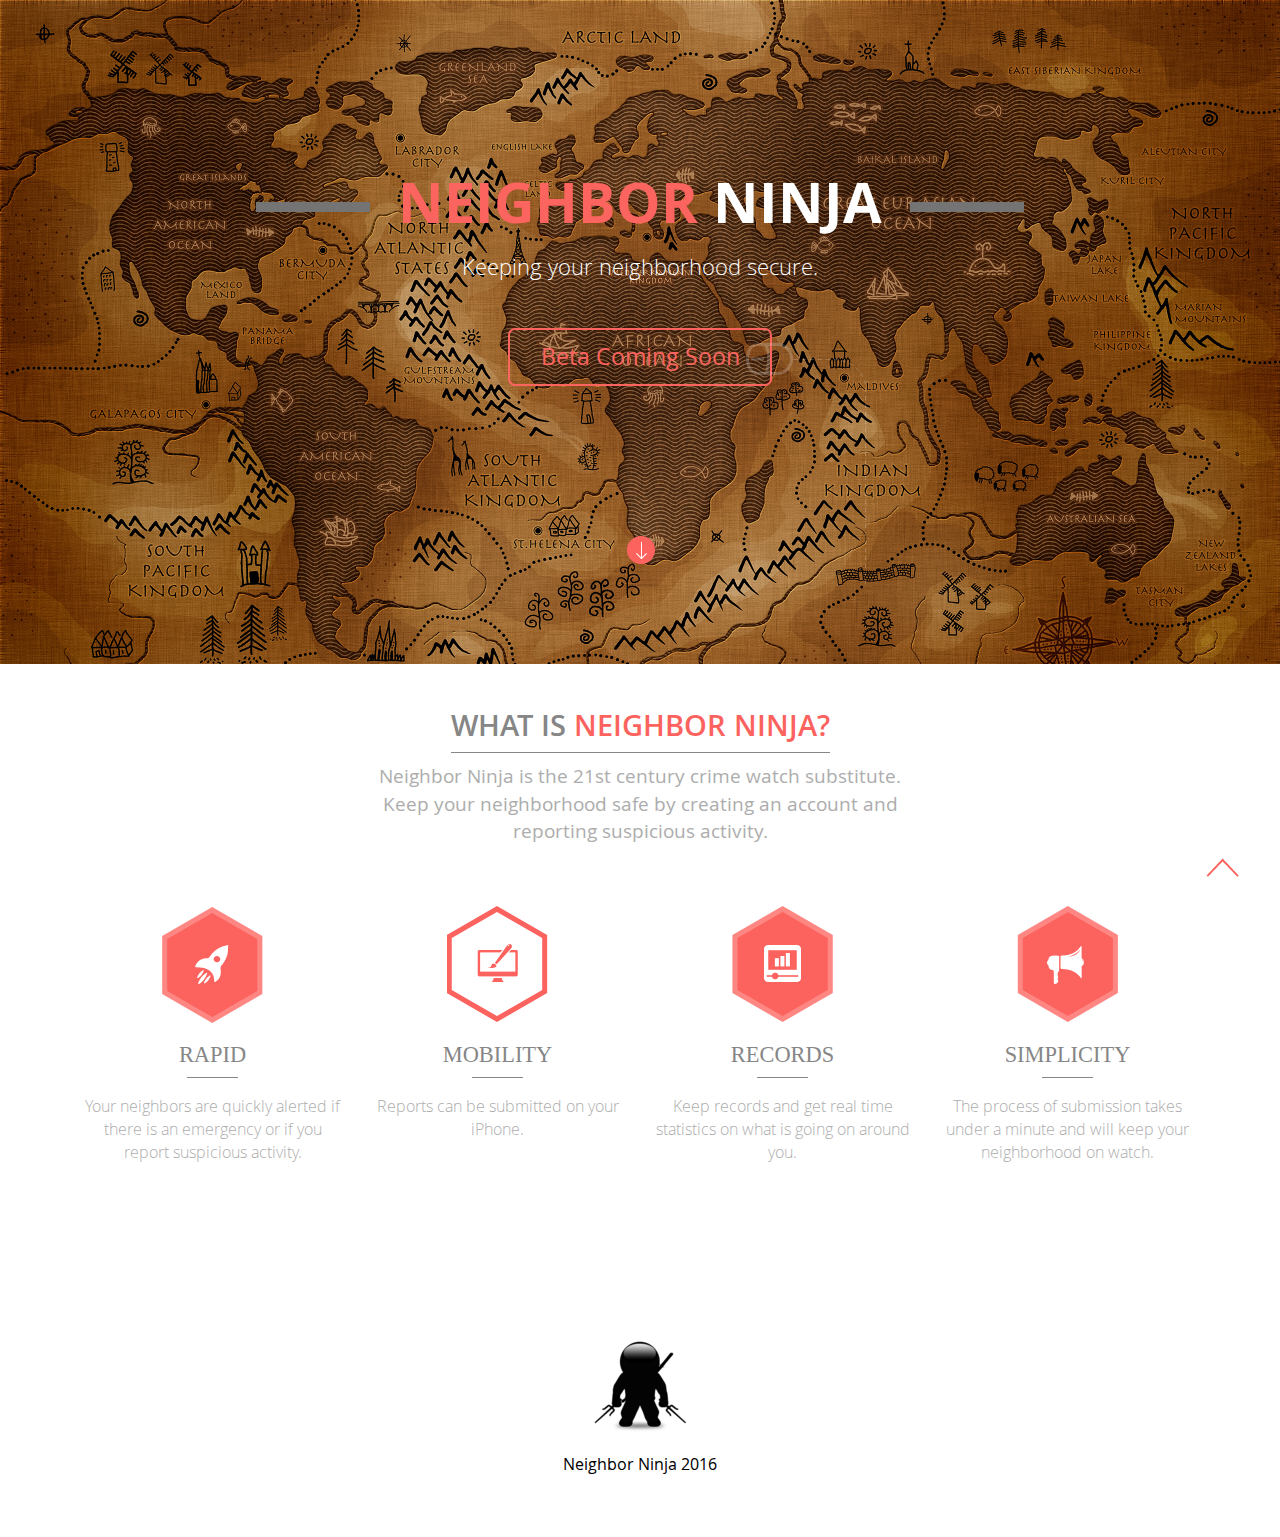
==== PublishedSite/index.html @ 245d16c6 "visual enhancements - working" ====
<!DOCTYPE HTML>
<html>
	<head>
        <link rel="shortcut icon" href="assets/images/icon.png">
		<title>Neighbor Ninja</title>
		<link href="assets/css/bootstrap.css" rel='stylesheet' type='text/css' />
		<!-- jQuery (necessary for Bootstrap's JavaScript plugins) -->
		<script src="assets/js/jquery.min.js"></script>
		 <!-- Custom Theme files -->
		<link href="assets/css/style.css" rel='stylesheet' type='text/css' />
   		 <!-- Custom Theme files -->
   		  <!-- start-smoth-scrolling-->
		<script type="text/javascript" src="js/move-top.js"></script>
		<script type="text/javascript" src="js/easing.js"></script>
		<script type="text/javascript">
			jQuery(document).ready(function($) {
				$(".scroll").click(function(event){		
					event.preventDefault();
					$('html,body').animate({scrollTop:$(this.hash).offset().top},1500);
				});
			});
		</script>
		 <!-- start-smoth-scrolling-->
		<meta name="viewport" content="width=device-width, initial-scale=1">
		<script type="application/x-javascript"> addEventListener("load", function() { setTimeout(hideURLbar, 0); }, false); function hideURLbar(){ window.scrollTo(0,1); } </script>
		</script>
		<!--start-top-nav-script-->
		<script>
			$(function() {
				var pull 		= $('#pull');
					menu 		= $('nav ul');
					menuHeight	= menu.height();
				$(pull).on('click', function(e) {
					e.preventDefault();
					menu.slideToggle();
				});
				$(window).resize(function(){
	        		var w = $(window).width();
	        		if(w > 320 && menu.is(':hidden')) {
	        			menu.removeAttr('style');
	        		}
	    		});
			});
		</script>
		<!--//End-top-nav-script-->

	</head>
	<body>
		<div id="top" class="bg">
		<!--- start-header-->
			<div id="home" class="header">
					<div class="top-header">
						<div class="container">
						<!--start-top-nav-->
						 <nav class="top-nav">
							<ul class="top-nav">
								<li><a href="#about" class="scroll">About</a></li>
								<li class="active"><a href="#port" class="scroll">portfolio</a></li>
								<li><a href="#wedo" class="scroll">wedo</a></li>
								<li><a href="#team" class="scroll">team</a></li>
								<li><a href="#contact" class="scroll">Contact</a></li>
							</ul>
							<a href="#" id="pull"><img src="images/nav-icon.png" title="menu" /></a>
						</nav>
						<div class="clearfix"> </div>
					</div>
				</div>
			</div>
			<!--- //End-header-->
			<!-- header-info -->
			<div class="header-info text-center">
				<div class="container">
					<h1><span> </span><label>Neighbor</label> Ninja<span> </span></h1>
					<p>Keeping your neighborhood secure.</p>
					<a class="big-btn" href=#>Beta Coming Soon</a>

<!-- 					<a class="big-btn" href="signup.html">Sign Up</a>
					<a class="big-btn" href="login.html">Log In</a> -->
					<a class="down-arrow down-arrow-to scroll" href="#about"><span> </span></a>
					<label class="mouse-divice"> </label>
				</div>
			</div>
			</div>
			<div class="clearfix"> </div>
			<!-- header-info -->
			<!--- about-us -->
			<div id="about" class="about">
				<div class="container">
					<div class="about-head text-center">
						<h3>What is <span>Neighbor Ninja?</span></h3>
						<p>Neighbor Ninja is the 21st century crime watch substitute. Keep your neighborhood safe by creating an account and reporting suspicious activity.</p>
					</div>
					<!--- about-grids -->
					<div class="about-grids">
						<div class="col-md-3">
							<div class="about-grid text-center">
                            <span class="glyphicon glyphicon-hourglass"></span>
                            <h3>RAPID<br /><label> </label></h3>
								<p>Your neighbors are quickly alerted if there is an emergency or if you report suspicious activity.</p>
							</div>
						</div>
						<div class="col-md-3">
							<div class="about-grid text-center">
								<span class="about-icon2"> </span>
								<h3>MOBILITY<br /><label> </label></h3>
								<p>Reports can be submitted on your iPhone.</p>
							</div>
						</div>
						<div class="col-md-3">
							<div class="about-grid text-center">
								<span class="about-icon3"> </span>
								<h3>RECORDS<br /><label> </label></h3>
								<p>Keep records and get real time statistics on what is going on around you.</p>
							</div>
						</div>
						<div class="col-md-3">
							<div class="about-grid text-center">
								<span class="about-icon4"> </span>
								<h3>SIMPLICITY<br /><label> </label></h3>
								<p>The process of submission takes under a minute and will keep your neighborhood on watch.</p>
							</div>
						</div>
						<div class="clearfix"> </div>
					</div>
					<!--- about-grids -->
				</div>
		</div>

			<div class="clearfix"> </div>
			</div>
			<!---- testmonials ---->
			<!---- footer ---->
			<div class="footer text-center">
				<a href="#"><img src="assets/images/iconsmall.png" title="Neighbor Ninja" /></a>
				<p class="copy-right">Neighbor Ninja 2016</a></p>
				<script type="text/javascript">
									$(document).ready(function() {
										/*
										var defaults = {
								  			containerID: 'toTop', // fading element id
											containerHoverID: 'toTopHover', // fading element hover id
											scrollSpeed: 1200,
											easingType: 'linear' 
								 		};
										*/
										
										$().UItoTop({ easingType: 'easeOutCubic' });
										
									});
								</script>
				<a href="#" id="toTop" style="display: block;"> <span id="toTopHover" style="opacity: 1;"> </span></a>
			</div>
			<!---- footer ---->
	</body>
</html>
---- PublishedSite/assets/css/style.css ----
/*
========================================================================
This css file will over write bootstarp css
------------------------------------------------------------------------
# Template Name: Sunrise
# Template URI: http://codepassenger.com/
# Author: CodePassenger
# Author URI: http://codepassenger.net/
# Description: Sunrise is a creative and unique Coming Soon Template built with HTML5, CSS3, BS3.
# Version: 1.1
# License: GPL v2 or later
# License URI: http://www.gnu.org/licenses/old-licenses/gpl-2.0.html
# Tags:
---------------------------------------------------------------------- 
========================================================================
*/

/*
========================================================================
Index
------------------------------------------------------------------------

# - 1.0 - General styles

# - 2.0 - Left-blcok styles

# - 3.0 - Right-block styles
# - 3.1 - Count down styles
# - 3.2 - Contact styles
# - 3.3 - Social-icon styles

# - 4.0 - layout styles

*/

/*
========================================================================
# 1.0 - General styles
------------------------------------------------------------------------
*/
body, html {
  font-family: 'Lato', sans-serif;
  font-weight: normal;
  font-size: 16px;
  background: #f8faeb;
  color: #3a3a3a;
  height: 100%;
}
h1, h2, h3, h4, h5, h6 {
	padding-bottom: 5px;
	color: #3d5054;
	line-height: 1em;
	font-weight: normal;
	margin: 0 0 10px;
}
h1 {
	font-family: 'Lobster', cursive;
	text-transform: capitalize;
	color: #ffd57a;
	margin-bottom: 65px;
}
h2 {
	font-family: 'Roboto Slab', serif;
	font-weight: 700;
	color: #feff96;
	text-transform: uppercase;
}
h3 {
	font-family: 'Roboto Slab', serif;
	font-weight: 400;
	color: #fff;
}

h1 { font-size: 45px;}
h2 { font-size: 36px;}
h3 { font-size: 20px;}
h4 { font-size: 18px;}
h5 { font-size: 16px;}
h6 { font-size: 14px;}

p {
	
	font-weight: normal;
}

a {color: #1b727b}
a:hover {color: #416467; text-decoration: none;}
a:active {color: #416467;}

.form-horizontal:after,
.form-horizontal:before {
	content: "";
	display: table;
}
.form-horizontal:after,
.form-horizontal:before
 {
	clear: both;
}

/*--------------------------------------
     Background image
----------------------------------------*/

.moon {
	background: url(../images/moon.jpg)  no-repeat center center;
    -webkit-background-size: cover;
       -moz-background-size: cover;
         -o-background-size: cover;
            background-size: cover;
    height: 100%;
	position: relative;
	text-align:center;
}


.moon-color
 {
    background-color: rgba(0, 0, 0, 0.3);
    width: 100%;
    height: 100%;
}


/*--------------------------------------
# 2.0 left-block style start here
----------------------------------------*/
 
.rocket-block {
	text-align:center;
	padding: 0px 40px 0;
}
.rocket-block img {
	margin-top: 15px;
	margin-bottom: 15px;
}
.rocket-block .img-thumbnail {
	background:#fff;
}





/*--------------------------------------
# 3.0  Right-block style start here
----------------------------------------*/

.right-block {
	 background: #f8faeb;
}
.contact-block {
	text-align: center;
	padding: 0px 40px;
}
.contact-block h2 {
	color: #3a3a3a;
	margin-bottom: 70px;
	text-transform: inherit;
}
.contact-block .para {
	margin-bottom: 70px;
}
.contact-block .para span {
	font-weight: bold;
	color: #1b727b;
}

}
/*--------------------------------------
# - 3.1 Countdown section style start here
----------------------------------------*/

.timing {
	margin-top: 30px;
}
.time_circles > div > h4 {
	color: #fff;
}
.time_circles > div > span {
	color: #fff;
}
/*----------------------------------------
# - 3.2 contact section style
------------------------------------------
*/ 
.contact-block .label {
	display: inline-block;
	color: #3a3a3a;
	margin-bottom: 25px;
	font-size: 16px;
}
.contact-block form {
	margin-bottom: 75px;
}
.content .form-control,
.contact-block .form-control {
	width: 95%;
	height: 42px;
	padding: 10px 12px;
	border-radius: 4px;
}
.contact-block .form-control:focus {
	border-color: #417378;
	-webkit-box-shadow: inset 0 1px 1px rgba(0,0,0,.075),0 0 8px rgba(65, 115, 120, .6);
	-moz-box-shadow: inset 0 1px 1px rgba(0,0,0,.075),0 0 8px rgba(65, 115, 120, .6);
	box-shadow: inset 0 1px 1px rgba(0,0,0,.075),0 0 8px rgba(65, 115, 120, .6);
}


.contact-block .input-group-btn {
	border-radius: 4px;
}

.form-control::-moz-placeholder {
  color: #3a3a3a;
  opacity: 1;
  font-size: 16px;
  line-height: 1;
}
.form-control:-ms-input-placeholder {
  color: #3a3a3a;
  font-size: 16px;
  line-height: 1;
}
.form-control::-webkit-input-placeholder {
  color: #3a3a3a;
  font-size: 16px;
  line-height: 1;
}

.sun .btn-sand,
.contact-block .btn-sand {
	color: #fff;
	padding: 10px 20px;
}
.contact-block .btn-sand {
	background: #417378;	
}
.contact-block .btn-sand:hover {
    background: #416467;
    color: #fff;
}
.sun .input-group-btn:last-child>.btn-sand,
.sun .input-group .form-control:first-child,
.contact-block .input-group-btn:last-child>.btn-sand,
.contact-block .input-group .form-control:first-child {
	border-radius: 4px;
}


.content .alert-success {

	background-color: transparent;
	color: #ffffff;
	display: none;
}
.content .alert-warning {
	background-color: transparent;
	color: #ffffff;
	display: none;
} 
 
.followus {
    font-family: 'Roboto Slab', serif;
    font-size: 18px;
	color: #fff;
	margin:0 0 45px;
}

/*---------------------------------------------------
# - 3.3        social-icon style
-----------------------------------------------------*/

.social-icon {
	list-style: none;
	padding:0;
}
.social-icon li {
    display: inline-block;
    margin: 0 5px;
    font-size: 42px;
}
.social-icon li a{
    color: #53544f;	
}
.social-icon li a:hover {
	color: #2D2D2A;
}


/*
------------------------------------------------------
# 4.0          layout style
------------------------------------------------------
*/

.sun-content {
	text-align:center;
	background: #363636;
}
.sun h1 {
	font-size: 36px;
	margin-bottom: 48px;
}	
.sun h2 {
	margin-bottom:70px
}
.sun .timing {
	margin-top:0;
	margin-bottom: 65px;
}
.sun .form-control {
	background: #363636;
}
.sun .form-control:focus {
	color: #fff;
	border-color: #363636;
	-webkit-box-shadow: inset 0 1px 1px rgba(0,0,0,.075),0 0 8px rgba(255, 255, 255, .6);
	-moz-box-shadow: inset 0 1px 1px rgba(0,0,0,.075),0 0 8px rgba(255, 255, 255, .6);
	box-shadow: inset 0 1px 1px rgba(0,0,0,.075),0 0 8px rgba(255, 255, 255, .6);
}
.sun .btn-sand {
	color: #232323;
	background: #ffd57a;
	border-color: #ffd57a;
	font-weight: bold;
}
.sun .btn-sand:hover {
	background:#F7B72D;
	border-color:#F7B72D; 
}
.sun .btn-sand:focus {
	border-color:#F7B72D;
	outline: none;
}
.sun .form-control::-moz-placeholder {
  color: #ececec;
}
.sun .form-control:-ms-input-placeholder {
  color: #ececec;
}
.sun .form-control::-webkit-input-placeholder {
  color: #ececec;
}
.sun ul.social-icon li a {
	color: #fff;
}


.top-menu {
	top:5px;
}
.mid-menu {
	top: 15px;
}
.bottom-menu {
	top: 25px;
}
.top-animate {
  top: 16px !important;
  -webkit-transform: rotate(45deg);
  transform: rotate(45deg);
} 
.mid-animate { opacity: 0;} 
.bottom-animate {
  top: 16px !important;
  -webkit-transform: rotate(-225deg);
  transform: rotate(-225deg);
}
section ul,
section ul li {
	list-style:none;
	margin:0;
	padding:0;
	font-size:30px;
	text-transform:capitalize;
}
nav {
	text-align:center;
	background: rgba(255,255,255,.9);
	position:fixed;
	top:0px;
	left:0px;
	right: 0px;
	bottom: 0px;
	display:none;
	z-index: 300;
}
nav section {
	margin-top: 15%;
}

.col-centered{
float: none;
margin: 0 auto;
}

@font-face {
    font-family: 'open_sanssemibold';
    src: url('../fonts/opensans_semibold_macroman/OpenSans-Semibold-webfont.eot');
    src: url('../fonts/opensans_semibold_macroman/OpenSans-Semibold-webfont.eot?#iefix') format('embedded-opentype'),
         url('../fonts/opensans_semibold_macroman/OpenSans-Semibold-webfont.woff') format('woff'),
         url('../fonts/opensans_semibold_macroman/OpenSans-Semibold-webfont.ttf') format('truetype'),
         url('../fonts/opensans_semibold_macroman/OpenSans-Semibold-webfont.svg#open_sanssemibold') format('svg');
    font-weight: normal;
    font-style: normal;
}
/*--- bold-font ---*/
@font-face {
    font-family:'open_sansbold';
    src: url('../fonts/opensans_bold_macroman/OpenSans-Bold-webfont.eot');
    src: url('../fonts/opensans_bold_macroman/OpenSans-Bold-webfont.eot?#iefix') format('embedded-opentype'),
         url('../fonts/opensans_bold_macroman/OpenSans-Bold-webfont.woff') format('woff'),
         url('../fonts/opensans_bold_macroman/OpenSans-Bold-webfont.ttf') format('truetype'),
         url('../fonts/opensans_bold_macroman/OpenSans-Bold-webfont.svg#open_sansbold') format('svg');
    font-weight: normal;
    font-style: normal;
}
/*--- bold-font ---*/
/*--- light-font ---*/
@font-face {
    font-family:'open_sanslight';
    src: url('../fonts/opensans_light_macroman/OpenSans-Light-webfont.eot');
    src: url('../fonts/opensans_light_macroman/OpenSans-Light-webfont.eot?#iefix') format('embedded-opentype'),
         url('../fonts/opensans_light_macroman/OpenSans-Light-webfont.woff') format('woff'),
         url('../fonts/opensans_light_macroman/OpenSans-Light-webfont.ttf') format('truetype'),
         url('../fonts/opensans_light_macroman/OpenSans-Light-webfont.svg#open_sanslight') format('svg');
    font-weight: normal;
    font-style: normal;
}
/*--- light-font ---*/
/*--- regular-font ---*/
@font-face {
    font-family: 'open_sansregular';
    src: url('../fonts/opensans_regular_macroman/OpenSans-Regular-webfont.eot');
    src: url('../fonts/opensans_regular_macroman/OpenSans-Regular-webfont.eot?#iefix') format('embedded-opentype'),
         url('../fonts/opensans_regular_macroman/OpenSans-Regular-webfont.woff') format('woff'),
         url('../fonts/opensans_regular_macroman/OpenSans-Regular-webfont.ttf') format('truetype'),
         url('../fonts/opensans_regular_macroman/OpenSans-Regular-webfont.svg#open_sansregular') format('svg');
    font-weight: normal;
    font-style: normal;
}
/*--- regular-font ---*/
/*---//importing-fonts -----*/
html, body{
  	font-family: 'open_sansregular';
    font-size: 100%;
  	 background: #FFf;
  	 text-rendering: optimizelegibility;
  	 -webkit-font-smoothing: antialiased;
}
body a{
	transition:0.5s all;
	-webkit-transition:0.5s all;
	-moz-transition:0.5s all;
	-o-transition:0.5s all;
	-ms-transition:0.5s all;
}
/*-----start-header----*/
.bg{
	background: url(../images/moon.jpg) no-repeat 0px 0px;
	background-size:cover;
	min-height: 760px;
}
.header{
}
.logo{
	float: none;
    margin: 0 auto;
	
}
.logo a{
	color: #303030;
	font-weight: 200;
	text-transform: uppercase;
	font-size: 2.5em;
}
.logo a:hover{
	text-decoration:none;
}
.logo320{
	display:none;
}
/*----navbar-nav----*/
.top-header{
	padding: 0.8em 0em;
}
.top-nav ul li a{
	color: #FFF;
	padding: 0.4em 0em;
	font-size: 1em;
	font-weight: 400;
	text-align: center;
	text-transform: uppercase;
	position: relative;
	font-weight: 300;
	font-family: 'open_sanslight';
	margin: 0 1.7em;
}
.top-nav ul li.active a,
.top-nav ul li a:hover{
	color:#FC645F;
	border-bottom:3px solid #FC645F;
}
.logo a{
	display:block;
}
/* top-nav */
.top-nav:before,
.top-nav:after {
    content: " ";
    display: table;
}
.top-nav:after {
    clear: both;
}
nav {
	position: relative;
	float: right;
}
nav ul {
	padding: 0;
	float: right;
	margin: 1.7em 0 0;
}
nav li {
	display: inline;
	float: left;
	position:relative;
}
nav a {
	color: #fff;
	display: inline-block;
	text-align: center;
	text-decoration: none;
	line-height: 20px;
}
nav a:hover{
	text-decoration:none;
	color:#00A2C1;
}
nav a#pull {
	display: none;
}
/*Styles for screen 600px and lower*/
@media screen and (max-width: 768px) {
	nav { 
  		height: auto;
  		float:none;
  	}
  	nav ul {
  		width: 100%;
  		display: block;
  		height: auto;
  	}
  	nav li {
  		width: 100%;
  		position: relative;
  	}
  	nav li a {
		border-bottom: 1px solid #eee;
	}
  	nav a {
	  	text-align: left;
	  	width: 100%;
  	}
}
/*Styles for screen 515px and lower*/
@media only screen and (max-width : 768px) {
	nav {
		border-bottom: 0;
		float:none;
	}
	nav ul {
		display: none;
		height: auto;
		margin:0;
		background: #fff;
	}
	nav a#pull {
		display: block;
		position: relative;
		color: #F26D7D;
		text-align: right;
		position: absolute;
		top:12px;
	}
	nav a#pull:after {
		content:"";
		background: url('nav-icon.png') no-repeat;
		width: 30px;
		height: 30px;
		display: inline-block;
		position: absolute;
		right: 15px;
		top: 10px;
	}
	nav a#pull img{
		margin-right:2%;
	}
	.top-nav ul li a {
		color: #2C3E50;
		padding: 0em 0;
	}
}
/*Smartphone*/
@media only screen and (max-width : 320px) {
	nav {
		float:none;
	}
	nav li {
		display: block;
		float: none;
		width: 100%;
	}
	nav li a {
		border-bottom: 1px solid #EEE;
	}
}
/*---- header-info ----*/
.header-info{
	position: relative;
	padding: 7.5em 0 4em;
}
.header-info h1{
	color: #FFF;
	font-family: 'open_sansbold';
	text-transform: uppercase;
	font-size: 3.5em;
	margin: 0.5em 0 0.01em;
}
.header-info h1 span{
	width: 10%;
	background: #747474;
	display: inline-block;
	height: 10px;
	vertical-align: middle;
}
.header-info h1 span:nth-child(1){
	margin-right:0.5em;
}
.header-info h1 span:last-child{
	margin-left:0.5em;
}
.header-info h1 label{
	color:#FC645F;
}
.header-info p{
	color: #fff;
	margin: 0;
	font-size: 1.4em;
	font-family: 'open_sanslight';
	margin: 0.5em 0 2em;
}
.header-info a.big-btn{
	color: #FC645F;
	font-size: 1.45em;
	border: 2px solid #FC645F;
	padding: 0.45em 1.3em;
	display: inline-block;
	transition: border-color 0.4s;
	-webkit-transition: border-color 0.4s;
	-moz-transition: border-color 0.4s;
	-o-transition: border-color 0.4s;
	-ms-transition: border-color 0.4s;
	transition: 0.5s all;
	-webkit-transition: 0.5s all;
	-moz-transition: 0.5s all;
	-o-transition: 0.5s all;
	-ms-transition: 0.5s all;
	border-radius: 0.3em;
	-webkit-border-radius: 0.3em;
	-moz-border-radius: 0.3em;
	-o-border-radius: 0.3em;
	-ms-border-radius: 0.3em;
}
.header-info a.big-btn:hover{
	text-decoration:none;
	color:#FFF;
	border-color:#FFF;
}
a.down-arrow-to{
   -webkit-transition-duration: 0.3s;
   transition-duration: 0.3s;
   -webkit-transition-property: transform;
   transition-property: transform;
   -webkit-transform: translateZ(0);
   transform: translateZ(0);
}
a.down-arrow-to:hover{
	 -webkit-transform: translateY(5px);
  	 transform: translateY(5px);
}
a.down-arrow span{
	width: 28px;
	height: 28px;
	display: block;
	background: url(../images/down-arrow.png) no-repeat 0px 0px;
	position: absolute;
	bottom: -43%;
	left: 49%;
}
label.mouse-divice{
	width: 120px;
	height: 342px;
	display: inline-block;
	background: url(../images/mouse.png) no-repeat 0px 0px;
	position: absolute;
	bottom: -56.5%;
	left: 57.3%;
	 font-family: 'open_sanssemibold';
}
/*--- about ----*/
.about{
	padding: 3em 0 6em;
	position: relative;
}
.about-head h3{
	color: #868686;
	text-transform: uppercase;
	font-size: 1.8em;
	border-bottom: 1px solid #868686;
	display: inline-block;
	padding: 0 0 0.4em;
	font-family: 'open_sanssemibold';
}
.about-head h3 span{
	color:#FC635E;
}
.about-head p{
	color: #ADADAD;
	margin: 0;
	font-size: 1.2em;
	width: 50%;
	margin: 0 auto;
}
.about-grid h3{
	color: #868686;
	font-size: 1.4em;
	margin: 0;
	padding: 0.7em 0 0.4em;
	line-height: 0.95em;
	text-transform: uppercase;
}
.about-grid h3 label{
	height:1px;
	width:20%;
	background:#868686;
}
.about-grid h3 span{
	color:#FC635E;
}
.about-grid span{
	width: 101px;
	height: 116px;
	display: inline-block;
	background: url(../images/about-icons.png) no-repeat 0px 0px;
}
.about-grid p{
	color:#ADADAD;
	font-family:'open_sanslight';
}
.about-grid span.about-icon2{
	background-position: -249px 0px;
}
.about-grid span.about-icon3{
	background-position: -491px 0px;
}
.about-grid span.about-icon4{
	background-position: -732px 0px;
}
.about-grids {
	padding: 3.8em 0 1em;
}
a.about-down-icon span{
	width: 28px;
	height: 28px;
	display: inline-block;
	background: url(../images/arrow1.png) no-repeat 0px 0px;
	position: absolute;
	left: 50%;
	bottom: 8%;
}
/*--- expand ----*/
.expand{
	background: white;
	background-size: cover;
	padding: 7em 0;
	position:relative;
}
.expand-info h2{
	color: black;
	font-family: 'open_sansbold';
	text-transform: uppercase;
	font-size: 3.8em;
	margin: 0.3em 0 1em;
	background:white;
}
.expand-info h2 span{
	color:#FC635E;
}
a.expand-btn{
	color: #FC645F;
	font-size: 1.45em;
	border: 2px solid #FC645F;
	padding: 0.45em 2.6em;
	display: inline-block;
	transition: border-color 0.4s;
	-webkit-transition: border-color 0.4s;
	-moz-transition: border-color 0.4s;
	-o-transition: border-color 0.4s;
	-ms-transition: border-color 0.4s;
	transition: 0.5s all;
	-webkit-transition: 0.5s all;
	-moz-transition: 0.5s all;
	-o-transition: 0.5s all;
	-ms-transition: 0.5s all;
	border-radius: 0.3em;
	-webkit-border-radius: 0.3em;
	-moz-border-radius: 0.3em;
	-o-border-radius: 0.3em;
	-ms-border-radius: 0.3em;
}
a.expand-btn:hover{
	text-decoration: none;
	color: #FFF;
	border-color: #FFF;
}
.expand-info{
	border: 10px solid #3F5463;
	padding: 6.5em 0 8em;
}
span.w-mouse{
	width: 120px;
	height: 342px;
	display: inline-block;
	background: url(../images/wmouse.png) no-repeat 0px 0px;
	position: absolute;
	bottom: -10.5%;
	left: 57.3%;
}
a.e-down-arrow span {
	width: 28px;
	height: 28px;
	display: block;
	background: url(../images/down-arrow.png) no-repeat 0px 0px;
	position: absolute;
	bottom: 4%;
	left: 49%;
}
/*---- process -----*/
.process{
	position: relative;
	padding: 3em 0;
}
.process-grid{
	padding: 3em 0 4em;
	position: relative;
}
a.p-down-arrow span {
	width: 28px;
	height: 28px;
	display: block;
	background: url(../images/down-arrow.png) no-repeat 0px 0px;
	position: absolute;
	bottom: 4%;
	left: 49%;
}
/*---- //process -----*/
/*---- wedo ---*/
.wedo{
	background:#F2F2F2;
	padding:3em 0;
	position:relative;
}
.wedo-head h3{
	text-transform: uppercase;
	color: #868686;
	border-bottom: 1px solid #868686;
	display: inline-block;
	padding: 0 0 0.5em 0;
	font-size: 1.7em;
}
.wedo-head h3 span{
	color:#FC635E;
} 
a.wedobtn{
		
}
.wedo-left h4{
	color:#868686;
	font-size:1.5em;
	text-transform:uppercase;
}
.wedo-left h4 label{
	background: #FC635E;
	width: 12px;
	height: 47px;
	display: inline-block;
	vertical-align: middle;
	margin-right: 0.5em;
}
.wedo-left p{
	color: #9E9898;
	line-height: 1.8em;
	font-family: 'open_sanslight';
}
a.wedobtn{
	background: #FC635E;
	color: #FFF;
	padding: 0.7em 1.8em;
	display: inline-block;
	text-decoration: none;
	border-radius:0.5em;
	-webkit-border-radius:0.5em;
	-moz-border-radius:0.5em;
	-o-border-radius:0.5em;
	-ms-border-radius:0.5em;
	margin-top: 1.3em;
}
a.wedobtn:hover{
	background:#868686;
}
.wedo-grids {
	padding: 3em 0;
}
a.w-down-arrow span {
	width: 28px;
	height: 28px;
	display: block;
	background: url(../images/down-arrow.png) no-repeat 0px 0px;
	position: absolute;
	bottom: 4%;
	left: 49%;
}
/*---- advertising ----*/
.advertising{
	padding:5em 0;
	position:relative;
}
.advertising-right{
	
}
.advertising-right h4{
	color:#868686;
	font-size:1.5em;
	text-transform:uppercase;
}
.advertising-right h4 label{
	background: #FC635E;
	width: 12px;
	height: 47px;
	display: inline-block;
	vertical-align: middle;
	margin-left: 0.5em;
}
.advertising-right p{
	color: #9E9898;
	line-height: 1.8em;
	font-family: 'open_sanslight';
}
a.ad-down-arrow span {
	width: 28px;
	height: 28px;
	display: block;
	background: url(../images/down-arrow.png) no-repeat 0px 0px;
	position: absolute;
	bottom: 4%;
	left: 49%;
}
/*---- marketing ----*/
.marketing{
	background: #F2F2F2;
	padding: 5em 0;
	margin: 1em 0;
	position:relative;
}
.marketing-left {
	
}
.marketing-left h4{
	color:#868686;
	font-size:1.5em;
	text-transform:uppercase;
}
.marketing-left h4 label{
	background: #FC635E;
	width: 12px;
	height: 47px;
	display: inline-block;
	vertical-align: middle;
	margin-right: 0.5em;
}
.marketing-left p{
	color: #9E9898;
	line-height: 1.8em;
	font-family: 'open_sanslight';
}
a.mr-down-arrow span {
	width: 28px;
	height: 28px;
	display: block;
	background: url(../images/down-arrow.png) no-repeat 0px 0px;
	position: absolute;
	bottom: 4%;
	left: 49%;
}
/*--- portfolio ---*/
.portfolio-box{
	padding:2em 0 3em;
}
.portfolio-head{
	
}
.portfolio-head h4{
	color: #868686;
	font-size: 1.6em;
	text-transform: uppercase;
	border-bottom: 1px solid #868686;
	display: inline-block;
	padding: 0 0 0.5em;
}
.portfolio-main{
	padding:1.5% 0 4%;
}
#filters {
	margin: 2.5% 0 3.3%;
	padding: 0;
	list-style: none;
	text-align: center;
	border: 1px solid #969696;
	border-right: 0;
	border-left: 0;
}
	#filters li {
		display:inline-block;
	}
	#filters li span {
		display: inline-block;
		padding: 16px 30px;
		text-decoration: none;
		color: #FC635E;
		cursor: pointer;
		font-size: 1em;
		font-weight: 400;
		text-transform: uppercase;
		border-radius: 4px;
		margin-right: 0.5em;
	}
	#filters li span.active {
		color: #F16D7D;
	}
 	#portfoliolist .portfolio {
		-webkit-box-sizing: border-box;
		-moz-box-sizing: border-box;
		-o-box-sizing: border-box;
		width: 32%;
		display:none;
		float:left;
		overflow:hidden;
		margin: 0 2% 2% 0;
	}	
	#portfoliolist .portfolio:nth-child(3),#portfoliolist .portfolio:nth-child(6){
		margin: 0 0% 2% 0;
	}
	.portfolio-wrapper {
		overflow:hidden;
		position: relative !important;
		cursor:pointer;
	}
	.portfolio img {
		max-width:100%;
		/*--position: relative;--*/
		transition: all 300ms!important;
		-webkit-transition: all 300ms!important;
		-moz-transition: all 300ms!important;
		display: block;
	}
	.portfolio .label {
		position: absolute;
		width: 100%;
		height:40px;
		bottom:-40px;
	}
	.portfolio .label-bg {
			background: #22B4B8;
			width: 100%;
			height:100%;
			position: absolute;
			top:0;
			left:0;
		}
		.portfolio .label-text {
			color:#fff;
			position: relative;
			z-index:500;
			padding:5px 8px;
		}
			
			.portfolio .text-category {
				display:block;
				font-size:9px;
				font-size: 12px;
				text-transform:uppercase;
			}
/* Self Clearing Goodness */
.container:after { content: "\0020"; display: block; height: 0; clear: both; visibility: hidden; }
.clearfix:before,
.clearfix:after,
.row:before,
.row:after {
  content: '\0020';
  display: block;
  overflow: hidden;
  visibility: hidden;
  width: 0;
  height: 0; }
.row:after,
.clearfix:after {
  clear: both; }
.row,
.clearfix {
  zoom: 1; }

.clear {
  clear: both;
  display: block;
  overflow: hidden;
  visibility: hidden;
  width: 0;
  height: 0;
}
/*	Strip
/*-----------------------------------------------------------------------------------*/
.b-link-stripe{
	position:relative;
	display:inline-block;
	vertical-align:top;
	 font-family: 'open_sansregular';
	font-weight: 300;
	overflow:hidden;
	width: 100%;
}
.b-link-stripe .b-wrapper{
	position:absolute;
	width:100%;
	height:100%;
	top:0;
	left:0;
	text-align:center;
	color:#ffffff;
	overflow:hidden;
}
.b-link-stripe .b-line{
	position:absolute;
	top:0;
	bottom:0;
	width:20%;
	background:rgba(243, 103, 89, 0.8);
	transition:all 0.5s linear;
	-moz-transition:all 0.5s linear;
	-ms-transition:all 0.5s linear;
	-o-transition:all 0.5s linear;
	-webkit-transition:all 0.5s linear;
	opacity:0;
	visibility:hidden; /* lt-ie9 */
}
/* lt-ie9 */
.b-link-stripe:hover .b-line{
	visibility:visible;
}
.b-link-stripe .b-line1{
	left:0;
}
.b-link-stripe .b-line2{
	left:20%;
	transition-delay:0.1s !important;
	-moz-transition-delay:0.1s !important;
	-ms-transition-delay:0.1s !important;
	-o-transition-delay:0.1s !important;
	-webkit-transition-delay:0.1s !important;
}
.b-link-stripe .b-line3{
	left:40%;
	transition-delay:0.2s !important;
	-moz-transition-delay:0.2s !important;
	-ms-transition-delay:0.2s !important;
	-o-transition-delay:0.2s !important;
	-webkit-transition-delay:0.2s !important;
}
.b-link-stripe .b-line4{
	left:60%;
	transition-delay:0.3s !important;
	-moz-transition-delay:0.3s !important;
	-ms-transition-delay:0.3s !important;
	-o-transition-delay:0.3s !important;
	-webkit-transition-delay:0.3s !important;
}
.b-link-stripe .b-line5{
	left:80%;
	transition-delay:0.4s !important;
	-moz-transition-delay:0.4s !important;
	-ms-transition-delay:0.4s !important;
	-o-transition-delay:0.4s !important;
	-webkit-transition-delay:0.4s !important;
}
.b-link-stripe:hover .b-line{
	opacity:1;
}
/*-----------------------------------------------------------------------------------*/
/*	Animation effects
/*-----------------------------------------------------------------------------------*/
.b-animate-go{
	text-decoration:none;
}
.b-animate{
	transition: all 0.5s;
	-moz-transition: all 0.5s;
	-ms-transition: all 0.5s;
	-o-transition: all 0.5s;
	-webkit-transition: all 0.5s;
	visibility: hidden;
	font-size:1.1em;
	font-weight:700;
}
.b-animate img{
	margin-top: 26%;
	display: -webkit-inline-box;
}
/* lt-ie9 */
.b-animate-go:hover .b-animate{
	visibility:visible;
}
.b-from-left{
	position: relative;
	left: -100%;
	background: rgba(214, 95, 88, 0.95);
	height: 100%;
	margin: 0;
}
.b-animate-go:hover .b-from-left{
	left:0;
}
span.m_4{
	font-size:14px;
	font-weight:400;
}
p.m_5 {
	margin: 2% auto 5%;
	width: 70%;
	color: #283A47;
	font-size: 1.1em;
	font-weight: 600;
	line-height: 1.5em;
	text-align: center;
}
.p-img {
	width:100%;
}
.more-ports span{
	width: 92px;
	height: 92px;
	display: inline-block;
	background: url(../images/p-btn-bg.png) no-repeat 0px 0px;
}
.more-ports{
	width: 100%;
	display: inline-block;
	text-align: center;
	margin-top:2%;
}
/*----*/
a.load-ports{
	background: #FC635E;
	color: #FFF;
	padding: 0.9em 2em;
	display: inline-block;
	text-decoration: none;
	border-radius: 0.5em;
	-webkit-border-radius: 0.5em;
	-moz-border-radius: 0.5em;
	-o-border-radius: 0.5em;
	-ms-border-radius: 0.5em;
	margin-top: 1.3em;
	width: 18.44%;
	margin: 3em auto;
	display: block;
}
.load-ports:hover{
	background: #868686;
	text-decoration:none;
	color:#FFF;
}
.portfolio-box{
	position:relative;
}
a.port-down-arrow{
	width: 28px;
	height: 28px;
	display: block;
	background: url(../images/down-arrow.png) no-repeat 0px 0px;
	position: absolute;
	bottom: 4%;
	left: 49%;
}
span.port-mouse{
	width: 120px;
	height: 191px;
	display: inline-block;
	background: url(../images/pmouse.png) no-repeat 0px 0px;
	position: absolute;
	bottom:4%;
	left: 58%;
}
/*--- team ---*/
.team{
	background: #F2F2F2;
	padding: 3em 0;
}
.team-head h4{
	color: #565656;
	text-transform: uppercase;
	font-size: 1.7em;
	border-bottom:1px solid #565656;
	display:inline-block;
}
.team-head h4 span{
	color:#FC635E;
}
.team-members{
	padding:3em 0;
	width:90%;
	margin:0 auto;
}
.team-member h5{
	color: #565656;
	font-size: 1.8em;
	margin: 0;
	padding: 0.5em 0 0.1em;
}
.team-member h5 span{
	color:#FC635E;
}
.team-member label{
	color:#565656;
	font-size:1.2em;
	 font-family:'open_sanslight';
	 margin: 0.2em 0 0.8em;
}
.team-member ul li{
	list-style:none;
	display:inline-block;
	padding: 0 0.2em;
}
.team-member ul{
	margin:0;
	padding:0;
}
.team-member ul li a span{
	width:37px;
	height:37px;
	display:inline-block;
	background:url(../images/t-social-icons.png) no-repeat 0px 0px;
}
.team-member ul li a.twitter span{
	background-position:0px 0px;
}
.team-member ul li a.twitter span:hover{
	background-position: 0px -43px;
}
.team-member ul li a.facebook span{
	background-position: -54px 0px;
}
.team-member ul li a.facebook span:hover{
	background-position: -54px -43px;
}
.team-member ul li a.linked span{
	background-position: -110px 0px;
}
.team-member ul li a.linked span:hover{
	background-position: -110px -43px;
}
/*----testmoniasl---*/
.testmonials{
	padding: 3em 0 6em;
}
.test-info{
	color: #9E9898;
	line-height: 1.8em;
	font-family: 'open_sanslight';
	margin-top: 3.5em;
	text-align:left;
}
.test-people-name{
	margin-top:3.5em;	
}
.test-people-name h4{
	color:#818181;
	font-size:1.6em;
}
.test-people-name h4 span{
	color:#FC635E;
}
.test-people-name label{
	color:#818181;
	font-family: 'open_sanslight';
}
img.test-icon{
	padding:0 0 1em 0;
}
/*---- address ----*/
.address{
	margin-top:8em;
	position:relative;
}
.map iframe{
	width:100%;
	min-height:300px;
	border:none;
}
.address-info{
	background: url(../images/address-bg.png) no-repeat 0px 0px;
	min-height: 240px;
	position: absolute;
	left: 41%;
	top: -37%;
}
.address-info{
	width: 210px;
	margin: 0 auto;
	padding: 2.5em 1em;
}
.address-info h3{
	font-family: 'open_sanssemibold';
	color: #FFF;
	font-size: 1.8em;
}
.address-info p{
	color:#fff;
}
/*--- footer ----*/
.footer{
	background: white;
	background-size: 100% 100%;
	padding: 3.2em 0;
}
p.copy-right{
	color:black;
	margin-top:1em;
}
p.copy-right a{
	color:black;
	text-decoration:none;
}
p.copy-right a:hover{
	color:black;
}
#toTop {
	display: none;
	text-decoration: none;
	position: fixed;
	bottom: 14px;
	right: 3%;
	overflow: hidden;
	width: 40px;
	height: 40px;
	border: none;
	text-indent: 100%;
	background: url("../images/to-top1.png") no-repeat 0px 0px;
}
#toTopHover {
	width: 40px;
	height: 40px;
	display: block;
	overflow: hidden;
	float: right;
	opacity: 0;
	-moz-opacity: 0;
	filter: alpha(opacity=0);
}
/*------- responsive-design -----*/
@media (max-width:1280px){
	.bg {
		min-height: 664px;
	}
	label.mouse-divice {
		height: 244px;
		bottom: -33.5%;
		left: 58.3%;
	}	
	a.down-arrow span {
		bottom: -27%;
	}
	span.w-mouse {
		bottom: -6.5%;
		left: 58.3%;
	}
	span.port-mouse {
		left: 59%;
	}
}
@media (max-width:1024px){
	.bg {
		min-height: 664px;
	}
	label.mouse-divice {
		height: 244px;
		bottom: -35.5%;
		left: 60.3%;
	}	
	a.down-arrow span {
		bottom: -27%;
	}
	span.w-mouse {
		bottom: -1.5%;
		left: 60.3%;
		height: 187px;
	}
	span.port-mouse {
		left: 61%;
		bottom: 3%;
	}
	.header-info h1 {
		font-size: 3em;
	}
	.about-head p {
		width: 80%;
	}
	.about {
		padding: 1.5em 0 4em;
	}
	.expand {
		padding: 3em 0;
	}
	.expand-info h2 {
		font-size: 3em;
		margin: 0.3em 0 0.5em;
	}
	.expand-info {
		padding: 3em 0 5em;
	}
	.process {
		padding: 1em 0;
	}
	.wedo-right img,.marketing-right img,.advertising-left img{
		width:100%;
	}
	.wedo {
		padding: 1em 0;
	}
	.advertising {
		padding: 3em 0;
	}
	.marketing {
		padding: 2em 0;
	}
	.portfolio-box {
		padding: 1em 0 2em;
	}
	a.load-ports {
		width: 22.44%;
	}
	.team {
		padding: 1em 0 0 0;
	}
}
@media (max-width:768px){
	.bg {
		min-height: 534px;
	}
	label.mouse-divice {
		height: 192px;
		bottom: -26.5%;
		left: 61.8%;
	}	
	a.down-arrow span {
		bottom: -7%;
	}
	span.w-mouse {
		bottom: 0%;
		left: 63.3%;
		height: 180px;
	}
	span.port-mouse {
		left: 64%;
		bottom: 3%;
	}
	.header-info h1 {
		font-size: 2.2em;
	}
	.about-head p {
		width: 80%;
	}
	.about {
		padding: 0.7em 0 2em;
	}
	.expand {
		padding: 3em 0;
	}
	.expand-info h2 {
		font-size: 2.5em;
		margin: 0.3em 0 0.5em;
	}
	.expand-info {
		padding: 3em 0 5em;
	}
	.process {
		padding: 1em 0;
	}
	.wedo-right img,.marketing-right img,.advertising-left img{
		width:100%;
		margin:0.8em 0;
	}
	.wedo {
		padding: 1em 0;
	}
	.advertising {
		padding: 3em 0;
	}
	.marketing {
		padding: 2em 0;
	}
	.portfolio-box {
		padding: 1em 0 2em;
	}
	a.load-ports {
		width: 29.44%;
	}
	.team {
		padding: 1em 0 0 0;
	}
	nav a#pull {
		top: 24px;
	}
	.logo {
		position: relative;
		z-index: 999;
	}
	.top-nav ul li a {
		padding: 0.8em 0;
		margin:0;
	}
	.top-nav ul li.active a, .top-nav ul li a:hover {
		border-bottom: 1px solid #EEE;
	}
	nav ul {
		position: absolute;
		top: 85px;
		z-index:999;
	}
	.header-info p {
		font-size: 1.2em;
		margin: 0em 0 1em;
	}
	.header-info a.big-btn {
		font-size: 1.3em;
		padding: 0.45em 1em;
	}
	a.about-down-icon span {
		left: 49%;
		bottom: 1.5%;
	}
	.about-grids {
		padding: 1.5em 0 1em;
	}
	.about-grid {
		padding: 0.5em 0;
	}
	.process-grid img{
		width:100%;
	}
	.b-animate img {
		margin-top: 23%;
	}
	.team-members {
		padding: 1em 0;
		width: 100%;
	}
	.team-member {
		padding: 0 0 1em 0;
	}
	.team-member h5 {
		font-size: 1.5em;
	}
	.address-info {
		left: 37%;
	}
	.map iframe {
		min-height: 200px;
	}
}
@media (max-width:640px){
	.bg {
		min-height: 432px;
	}
	label.mouse-divice {
		display: none;
	}	
	a.down-arrow span {
		bottom: -7%;
	}
	span.w-mouse {
		display:none;
	}
	span.port-mouse {
		display:none;
	}
	.header-info h1 {
		font-size: 2em;
	}
	.about-head p {
		width: 80%;
		font-size: 0.875em;
	}
	.about {
		padding: 0.7em 0 2em;
	}
	.expand {
		padding: 2em 0 3em;
	}
	.expand-info h2 {
		font-size: 2.2em;
		margin: 0.3em 0 0.5em;
	}
	.expand-info {
		padding: 1em 0 2.2em;
	}
	.process {
		padding: 1em 0;
	}
	.wedo-right img,.marketing-right img,.advertising-left img{
		width:100%;
		margin:0.8em 0;
	}
	.wedo {
		padding: 1em 0;
	}
	.advertising {
		padding: 3em 0;
	}
	.marketing {
		padding: 2em 0;
	}
	.portfolio-box {
		padding: 0em 0 1em;
	}
	a.load-ports {
		width: 35.44%;
		margin: 1em auto 3em;
	}
	.team {
		padding: 1em 0 0 0;
	}
	nav a#pull {
		top: 24px;
	}
	.logo {
		position: relative;
		z-index: 999;
	}
	.top-nav ul li a {
		padding: 0.8em 0;
		margin:0;
	}
	.top-nav ul li.active a, .top-nav ul li a:hover {
		border-bottom: 1px solid #EEE;
	}
	nav ul {
		position: absolute;
		top: 85px;
		z-index:999;
	}
	.header-info p {
		font-size: 1.2em;
		margin: 0em 0 1em;
	}
	.header-info a.big-btn {
		font-size: 1.3em;
		padding: 0.45em 1em;
	}
	a.about-down-icon span {
		left: 49%;
		bottom: 1.5%;
	}
	.about-grids {
		padding: 0.5em 0 1em;
	}
	.about-grid {
		padding: 0.5em 0;
	}
	.process-grid img{
		width:100%;
	}
	.b-animate img {
		margin-top: 20%;
	}
	.team-members {
		padding: 1em 0;
		width: 100%;
	}
	.team-member {
		padding: 0 0 1em 0;
	}
	.team-member h5 {
		font-size: 1.5em;
	}
	.address-info {
		left: 34%;
	}
	.map iframe {
		min-height: 200px;
	}
	#filters li span {
		padding: 10px 17px;
	}
	.header-info {
		padding: 4.5em 0 3em;
	}
	.about-head h3 {
		font-size: 1.5em;
	}
	a.expand-btn {
		font-size: 1.4em;
		padding: 0.3em 1.5em;
	}
	.footer {
		padding: 1.2em 0;
	}
}
@media (max-width:480px){
	.bg {
		min-height: 382px;
	}
	label.mouse-divice {
		display: none;
	}	
	a.down-arrow span {
		bottom: -7%;
	}
	span.w-mouse {
		display:none;
	}
	span.port-mouse {
		display:none;
	}
	.header-info h1 {
		font-size: 1.3em;
	}
	.about-head p {
		width: 80%;
		font-size: 0.875em;
	}
	.about {
		padding: 0.7em 0 2em;
	}
	.expand {
		padding: 1.5em 0 3em;
	}
	.expand-info h2 {
		font-size: 1.8em;
		margin: 0.3em 0 0.5em;
	}
	.expand-info {
		padding: 1em 0 1.6em;
	}
	.process {
		padding: 1em 0;
	}
	.wedo-right img,.marketing-right img,.advertising-left img{
		width:100%;
		margin:0.8em 0;
	}
	.wedo {
		padding: 1em 0;
	}
	.advertising {
		padding: 3em 0;
	}
	.marketing {
		padding: 2em 0;
	}
	.portfolio-box {
		padding: 0em 0 1em;
	}
	a.load-ports {
		width: 48.6%;
		margin: 1em auto 3em;
	}
	.team {
		padding: 1em 0 0 0;
	}
	nav a#pull {
		top: 24px;
	}
	.logo {
		position: relative;
		z-index: 999;
	}
	.top-nav ul li a {
		padding: 0.8em 0;
		margin:0;
	}
	.top-nav ul li.active a, .top-nav ul li a:hover {
		border-bottom: 1px solid #EEE;
	}
	nav ul {
		position: absolute;
		top: 85px;
		z-index:999;
	}
	.header-info p {
		font-size: 1em;
		margin: 0em auto 1em auto;
		width: 75%;
	}
	.header-info a.big-btn {
		font-size: 1em;
		padding: 0.45em 1em;
	}
	a.about-down-icon span {
		left: 47%;
		bottom: 1.5%;
	}
	.about-grids {
		padding: 0.5em 0 1em;
	}
	.about-grid {
		padding: 0.5em 0;
	}
	.process-grid img{
		width:100%;
	}
	.b-animate img {
		margin-top: 16%;
	}
	.team-members {
		padding: 1em 0;
		width: 100%;
	}
	.team-member {
		padding: 0 0 1em 0;
	}
	.team-member h5 {
		font-size: 1.5em;
	}
	.address-info {
		left: 29%;
	}
	.map iframe {
		min-height: 200px;
	}
	#filters li span {
		padding: 5px 15px;
	}
	.header-info {
		padding: 2.5em 0 3em;
	}
	.about-head h3 {
		font-size: 1.5em;
	}
	a.expand-btn {
		font-size: 1.4em;
		padding: 0.3em 1.5em;
	}
	.footer {
		padding: 1.2em 0;
	}
	.about-grid h3 {
		font-size: 1.3em;
		padding: 0.5em 0 00em;
	}
	.process-grid {
		padding: 1em 0 1em;
	}
	.wedo-head h3 {
		font-size: 1.5em;
		margin:0;
		padding:0;
	}
	.wedo-grids {
		padding: 0.5em 0;
	}
	.wedo-left h4,.advertising-right h4,.marketing-left h4{
		font-size: 1.3em;
	}
	.wedo-left h4 label,.advertising-right h4 label,.marketing-left h4 label{
		width: 8px;
		height: 33px;
	}
	.wedo-left p {
		font-size: 0.875em;
	}
	a.wedobtn {
		padding: 0.7em 1.3em;
		margin: 0.3em 0 0.8em;
	}
	.test-info {
		text-align:center;
		margin:0;
	}
	.test-people-name {
		margin-top: 1.5em;
		text-align: center;
	}
	img.test-icon {
		padding: 0 0 0em 0;
	}
	.testmonials {
		padding: 2em 0 0em;
	}
	.address {
		margin-top: 5em;
	}
}
@media (max-width:320px){
	.bg {
		min-height: 350px;
	}
	label.mouse-divice {
		display: none;
	}	
	a.down-arrow span {
		bottom: -7%;
		left: 46%;
	}
	span.w-mouse {
		display:none;
	}
	span.port-mouse {
		display:none;
	}
	.header-info h1 {
		font-size: 1em;
	}
	.about-head p {
		width: 100%;
		font-size: 0.875em;
		height: 40px;
		overflow: hidden;
	}
	.about {
		padding: 0.7em 0 2em;
	}
	.expand {
		padding: 1.5em 0 3em;
	}
	.expand-info h2 {
		font-size: 1.2em;
		margin: 0.3em 0 0.5em;
	}
	.expand-info {
		padding: 0.5em 0 1.2em;
	}
	.process {
		padding: 1em 0;
	}
	.wedo-right img,.marketing-right img,.advertising-left img{
		width:100%;
		margin:0.8em 0;
	}
	.wedo {
		padding: 1em 0;
	}
	.advertising {
		padding: 3em 0 4em;
	}
	.marketing {
		padding: 2em 0;
	}
	.portfolio-box {
		padding: 0em 0 1em;
	}
	a.load-ports {
		width: 65.6%;
		margin: 1em auto 3em;
		padding: 0.8em 1em;
	}
	.team {
		padding: 1em 0 0 0;
	}
	nav a#pull {
		top: 24px;
	}
	.logo {
		position: relative;
		z-index: 999;
	}
	.top-nav ul li a {
		padding: 0.8em 0;
		margin:0;
	}
	.top-nav ul li.active a, .top-nav ul li a:hover {
		border-bottom: 1px solid #EEE;
	}
	nav ul {
		position: absolute;
		top: 85px;
		z-index:999;
	}
	.header-info p {
		font-size: 0.875em;
		margin: 0em auto 1em auto;
		width: 81%;
	}
	.header-info a.big-btn {
		font-size: 0.875em;
		padding: 0.4em 0.8em;
	}
	a.about-down-icon span {
		left: 47%;
		bottom: 1.5%;
	}
	.about-grids {
		padding: 0.5em 0 1em;
	}
	.about-grid {
		padding: 0.5em 0;
	}
	.process-grid img{
		width:100%;
	}
	.b-animate img {
		margin-top: 6%;
	}
	.team-members {
		padding: 1em 0;
		width: 100%;
	}
	.team-member {
		padding: 0 0 1em 0;
	}
	.team-member h5 {
		font-size: 1.2em;
	}
	.address-info {
		left: 16%;
	}
	.map iframe {
		min-height: 200px;
	}
	#filters li span {
		padding: 5px 5px;
		font-size: 0.875em;
	}
	.header-info {
		padding: 1.8em 0 2.5em;
	}
	.about-head h3 {
		font-size: 1.2em;
		margin:0 0 0.5em 0;
		padding:0 0 0.5em 0;
	}
	a.expand-btn {
		font-size: 0.9em;
		padding: 0.3em 1.2em;
	}
	.footer {
		padding: 1.2em 0;
	}
	.about-grid h3 {
		font-size: 1.2em;
		padding: 0.5em 0 00em;
	}
	.process-grid {
		padding: 1em 0 1em;
	}
	.wedo-head h3 {
		font-size: 1.2em;
		margin:0;
		padding:0;
	}
	.wedo-grids {
		padding: 0.5em 0;
	}
	.wedo-left h4,.advertising-right h4,.marketing-left h4{
		font-size: 1.1em;
	}
	.wedo-left h4 label,.advertising-right h4 label,.marketing-left h4 label{
		width: 6px;
		height: 28px;
	}
	.wedo-left p {
		font-size: 0.875em;
	}
	a.wedobtn {
		padding: 0.7em 1.3em;
		margin: 0.3em 0 0.8em;
	}
	.test-info {
		text-align:center;
		margin:0;
	}
	.test-people-name {
		margin-top: 1.5em;
		text-align: center;
	}
	img.test-icon {
		padding: 0 0 0em 0;
	}
	.testmonials {
		padding: 2em 0 0em;
	}
	.address {
		margin-top: 5em;
	}
	.header-info h1 span {
		width: 7%;
	}
	.about-grid p {
		font-size: 0.875em;
	}
	.advertising-right p {
		line-height: 1.8em;
		font-size:0.875em;
	}
	a.ad-down-arrow span {
		bottom: 1%;
		left: 44%;
	}
	a.mr-down-arrow span {
		bottom: 2%;
		left: 47%;
	}
	.portfolio-head h4 {
		font-size: 1.3em;
	}
	a.port-down-arrow {
		bottom: 5%;
		left: 45%;
	}
	.team-head h4 {
		font-size: 1.4em;
	}
	.team-member label {
		font-size: 0.9em;
	}
	
}
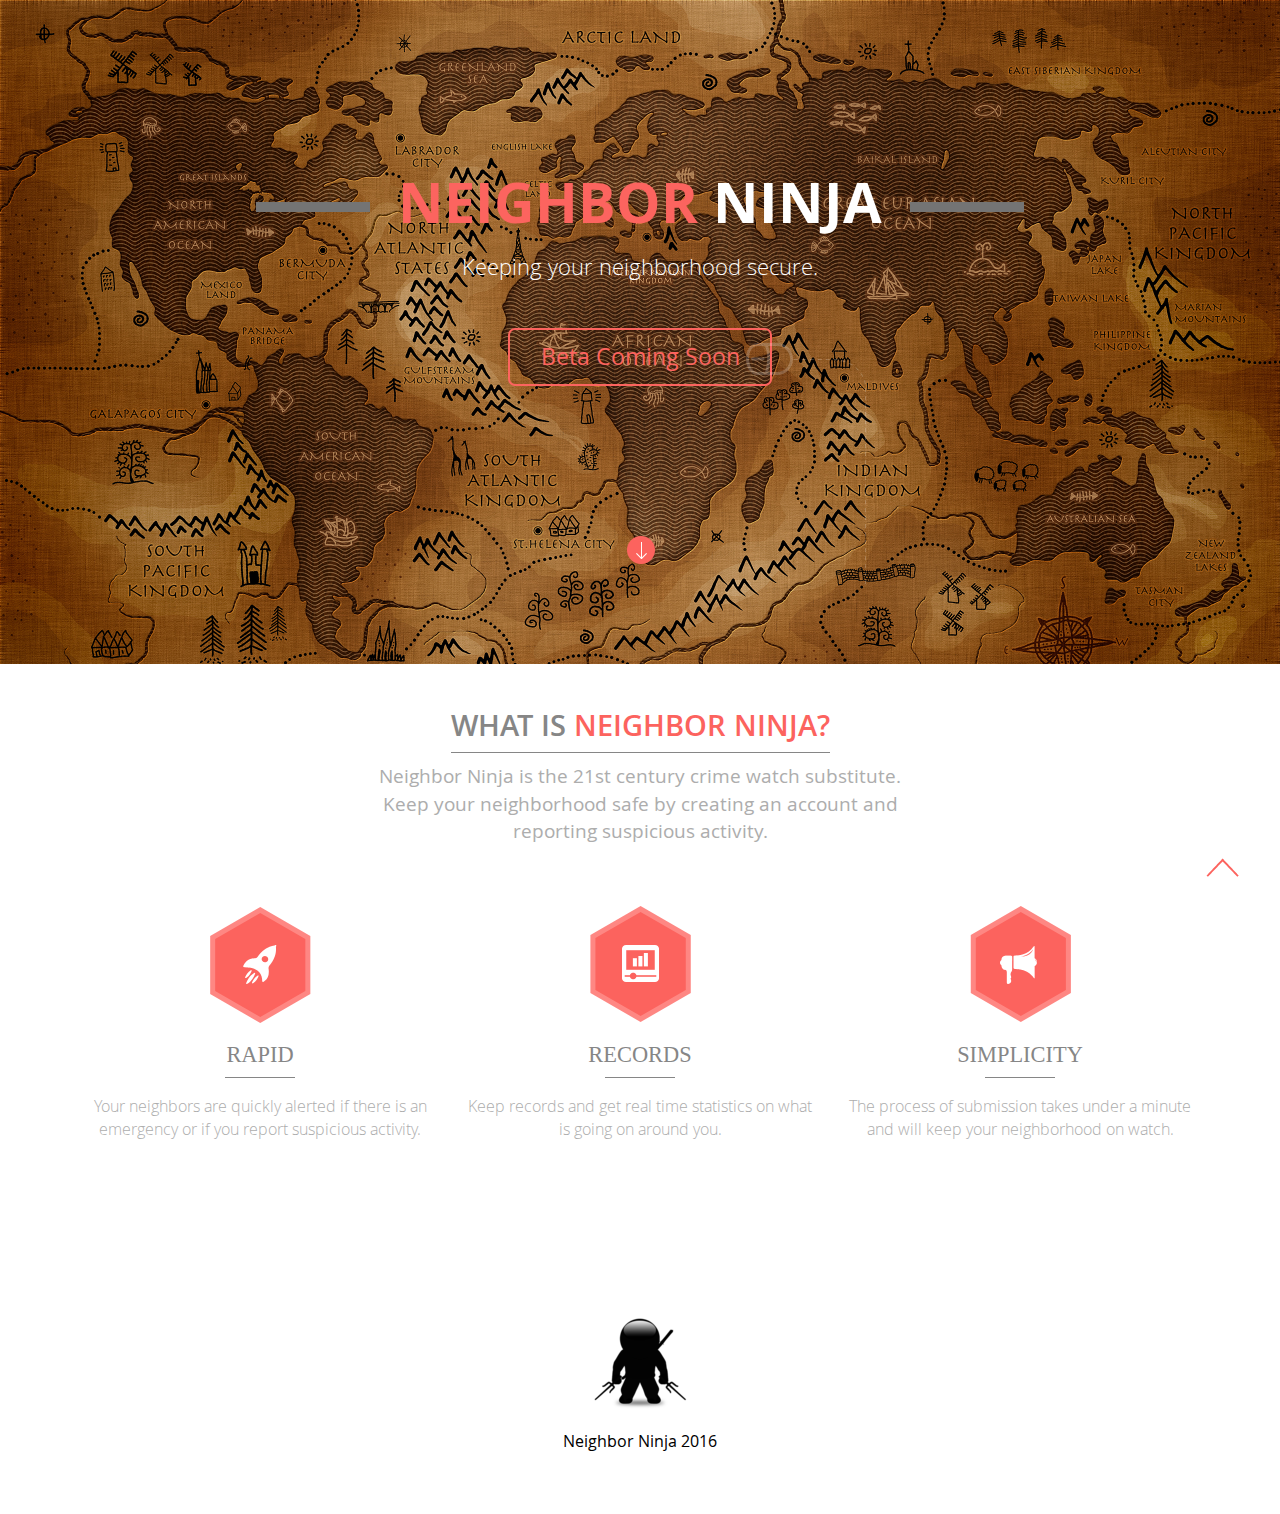
==== commit 4d3120f1: "3 icons" ====
--- a/PublishedSite/index.html
+++ b/PublishedSite/index.html
@@ -92,28 +92,21 @@
 					</div>
 					<!--- about-grids -->
 					<div class="about-grids">
-						<div class="col-md-3">
+						<div class="col-md-4">
 							<div class="about-grid text-center">
                             <span class="glyphicon glyphicon-hourglass"></span>
                             <h3>RAPID<br /><label> </label></h3>
 								<p>Your neighbors are quickly alerted if there is an emergency or if you report suspicious activity.</p>
 							</div>
 						</div>
-						<div class="col-md-3">
-							<div class="about-grid text-center">
-								<span class="about-icon2"> </span>
-								<h3>MOBILITY<br /><label> </label></h3>
-								<p>Reports can be submitted on your iPhone.</p>
-							</div>
-						</div>
-						<div class="col-md-3">
+						<div class="col-md-4">
 							<div class="about-grid text-center">
 								<span class="about-icon3"> </span>
 								<h3>RECORDS<br /><label> </label></h3>
 								<p>Keep records and get real time statistics on what is going on around you.</p>
 							</div>
 						</div>
-						<div class="col-md-3">
+						<div class="col-md-4">
 							<div class="about-grid text-center">
 								<span class="about-icon4"> </span>
 								<h3>SIMPLICITY<br /><label> </label></h3>
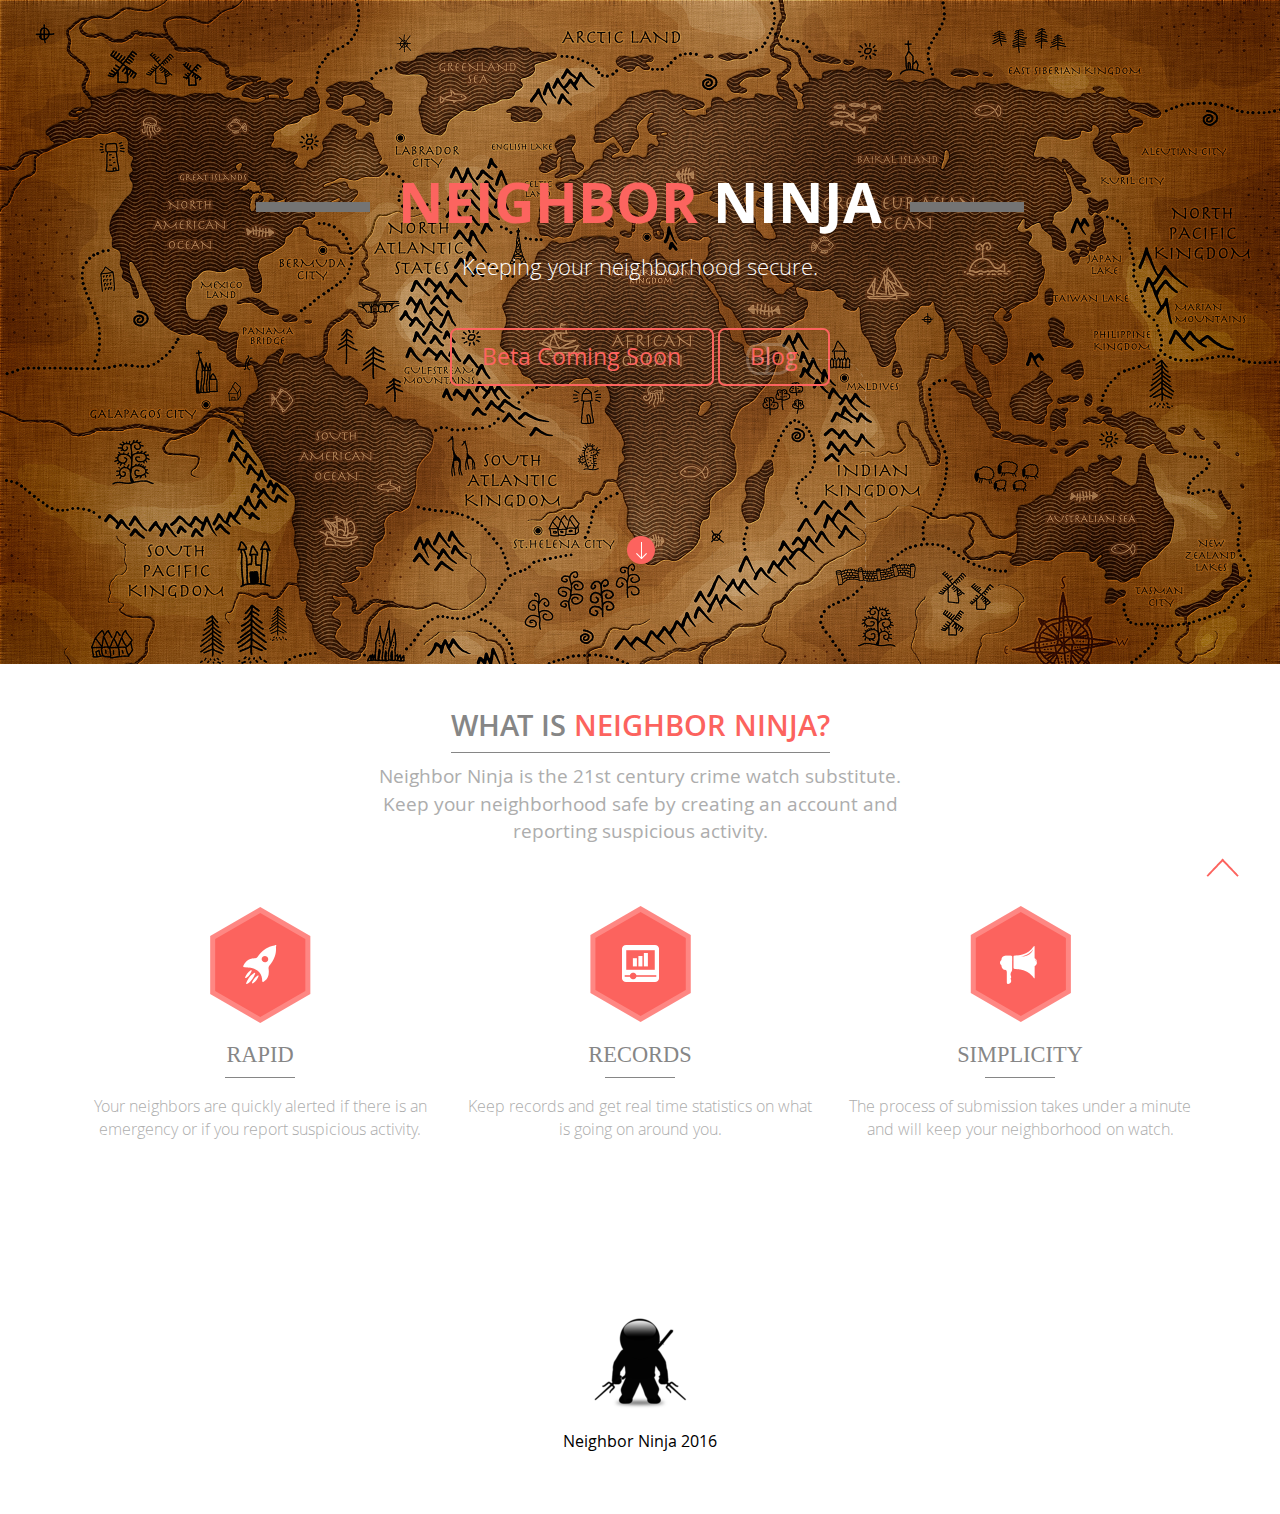
==== commit 3797a1b4: "button to report screen" ====
--- a/PublishedSite/index.html
+++ b/PublishedSite/index.html
@@ -73,6 +73,8 @@
 					<h1><span> </span><label>Neighbor</label> Ninja<span> </span></h1>
 					<p>Keeping your neighborhood secure.</p>
 					<a class="big-btn" href=#>Beta Coming Soon</a>
+					<a class="big-btn" href="/blog">Blog</a>
+
 
 <!-- 					<a class="big-btn" href="signup.html">Sign Up</a>
 					<a class="big-btn" href="login.html">Log In</a> -->
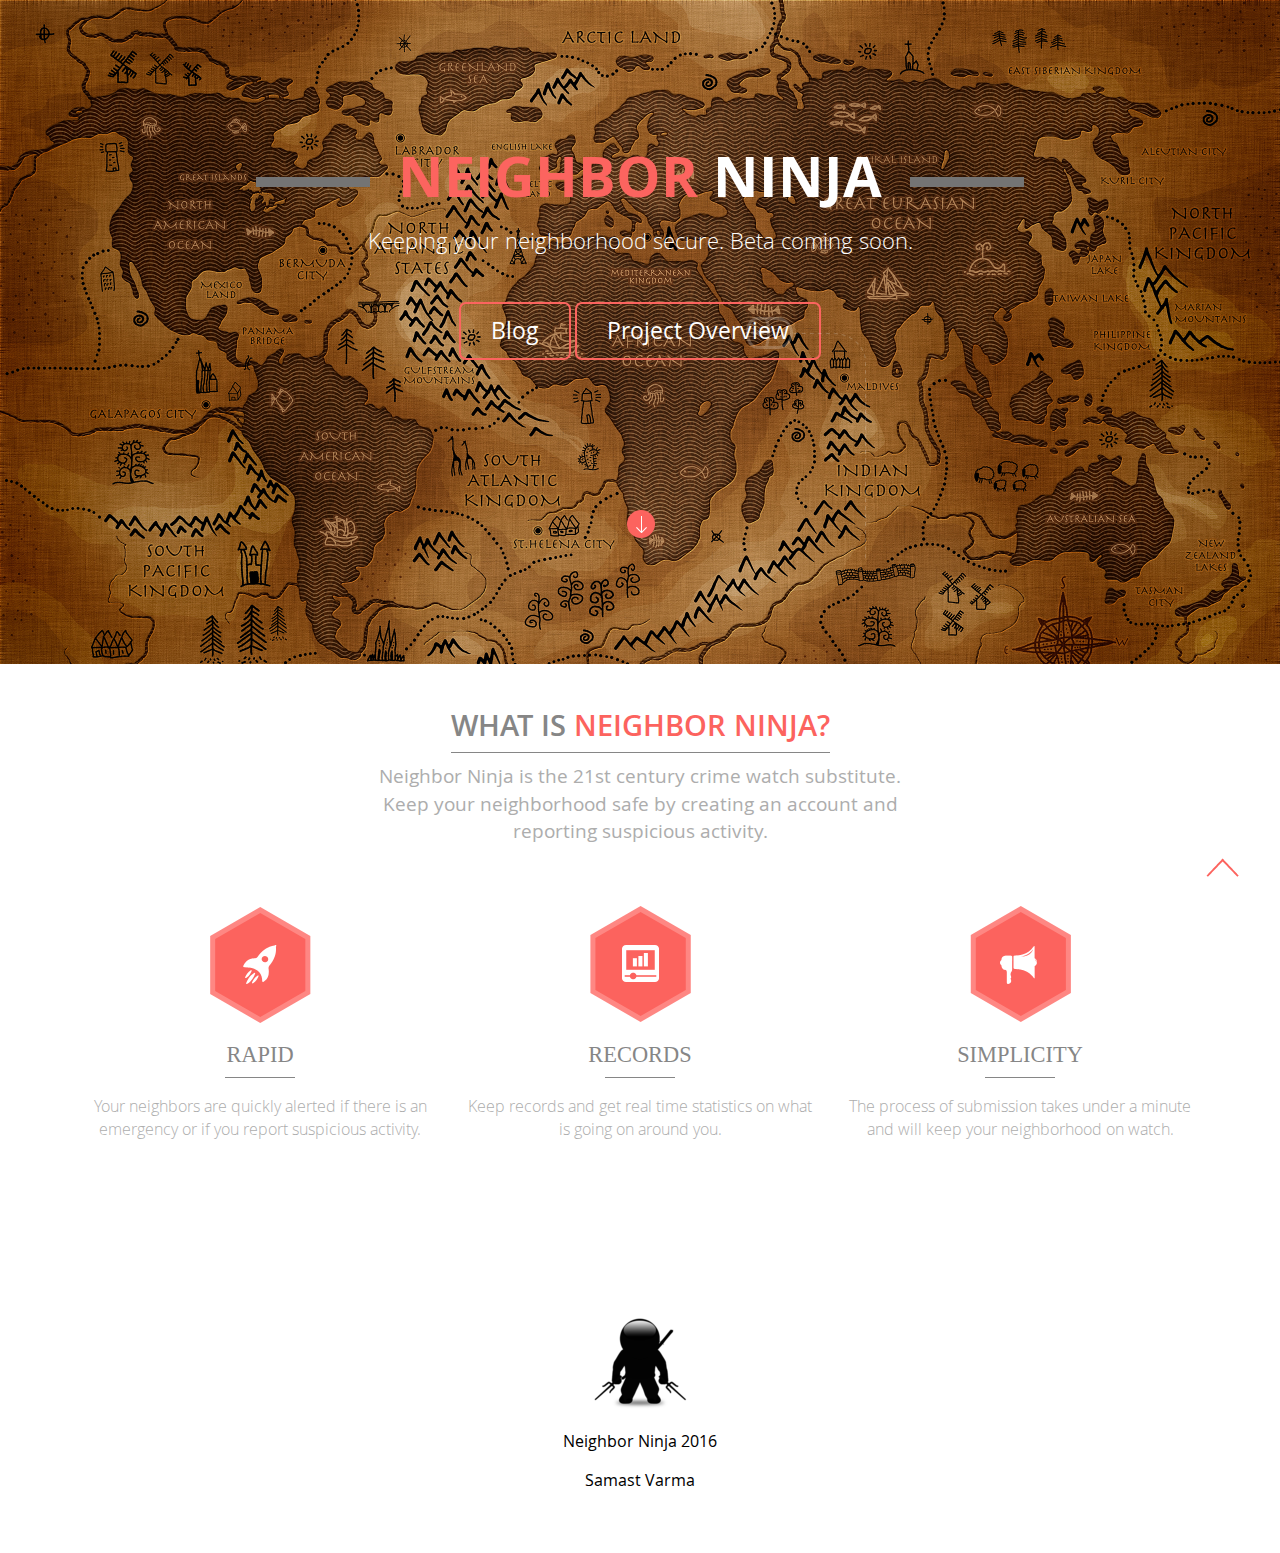
==== commit be6ca1b0: "convert to swift 3" ====
--- a/PublishedSite/index.html
+++ b/PublishedSite/index.html
@@ -45,39 +45,18 @@
 		<!--//End-top-nav-script-->
 
 	</head>
+
 	<body>
 		<div id="top" class="bg">
 		<!--- start-header-->
-			<div id="home" class="header">
-					<div class="top-header">
-						<div class="container">
-						<!--start-top-nav-->
-						 <nav class="top-nav">
-							<ul class="top-nav">
-								<li><a href="#about" class="scroll">About</a></li>
-								<li class="active"><a href="#port" class="scroll">portfolio</a></li>
-								<li><a href="#wedo" class="scroll">wedo</a></li>
-								<li><a href="#team" class="scroll">team</a></li>
-								<li><a href="#contact" class="scroll">Contact</a></li>
-							</ul>
-							<a href="#" id="pull"><img src="images/nav-icon.png" title="menu" /></a>
-						</nav>
-						<div class="clearfix"> </div>
-					</div>
-				</div>
-			</div>
 			<!--- //End-header-->
 			<!-- header-info -->
 			<div class="header-info text-center">
 				<div class="container">
 					<h1><span> </span><label>Neighbor</label> Ninja<span> </span></h1>
-					<p>Keeping your neighborhood secure.</p>
-					<a class="big-btn" href=#>Beta Coming Soon</a>
-					<a class="big-btn" href="/blog">Blog</a>
-
-
-<!-- 					<a class="big-btn" href="signup.html">Sign Up</a>
-					<a class="big-btn" href="login.html">Log In</a> -->
+					<p>Keeping your neighborhood secure. Beta coming soon.</p>
+					<a class="big-btn" href="/blog/">Blog</a>
+					<a class="big-btn" href="/assets/misc/ProjectOverview.pdf">Project Overview</a>
 					<a class="down-arrow down-arrow-to scroll" href="#about"><span> </span></a>
 					<label class="mouse-divice"> </label>
 				</div>
@@ -128,6 +107,7 @@
 			<div class="footer text-center">
 				<a href="#"><img src="assets/images/iconsmall.png" title="Neighbor Ninja" /></a>
 				<p class="copy-right">Neighbor Ninja 2016</a></p>
+				<p class="copy-right"><a href = "/samast/">Samast Varma</a></p>
 				<script type="text/javascript">
 									$(document).ready(function() {
 										/*
--- a/PublishedSite/assets/css/style.css
+++ b/PublishedSite/assets/css/style.css
@@ -1,44 +1,3 @@
-
-/*
-========================================================================
-This css file will over write bootstarp css
-------------------------------------------------------------------------
-# Template Name: Sunrise
-# Template URI: http://codepassenger.com/
-# Author: CodePassenger
-# Author URI: http://codepassenger.net/
-# Description: Sunrise is a creative and unique Coming Soon Template built with HTML5, CSS3, BS3.
-# Version: 1.1
-# License: GPL v2 or later
-# License URI: http://www.gnu.org/licenses/old-licenses/gpl-2.0.html
-# Tags:
----------------------------------------------------------------------- 
-========================================================================
-*/
-
-/*
-========================================================================
-Index
-------------------------------------------------------------------------
-
-# - 1.0 - General styles
-
-# - 2.0 - Left-blcok styles
-
-# - 3.0 - Right-block styles
-# - 3.1 - Count down styles
-# - 3.2 - Contact styles
-# - 3.3 - Social-icon styles
-
-# - 4.0 - layout styles
-
-*/
-
-/*
-========================================================================
-# 1.0 - General styles
-------------------------------------------------------------------------
-*/
 body, html {
   font-family: 'Lato', sans-serif;
   font-weight: normal;
@@ -655,7 +614,7 @@
 	margin: 0.5em 0 2em;
 }
 .header-info a.big-btn{
-	color: #FC645F;
+	color: white;
 	font-size: 1.45em;
 	border: 2px solid #FC645F;
 	padding: 0.45em 1.3em;
